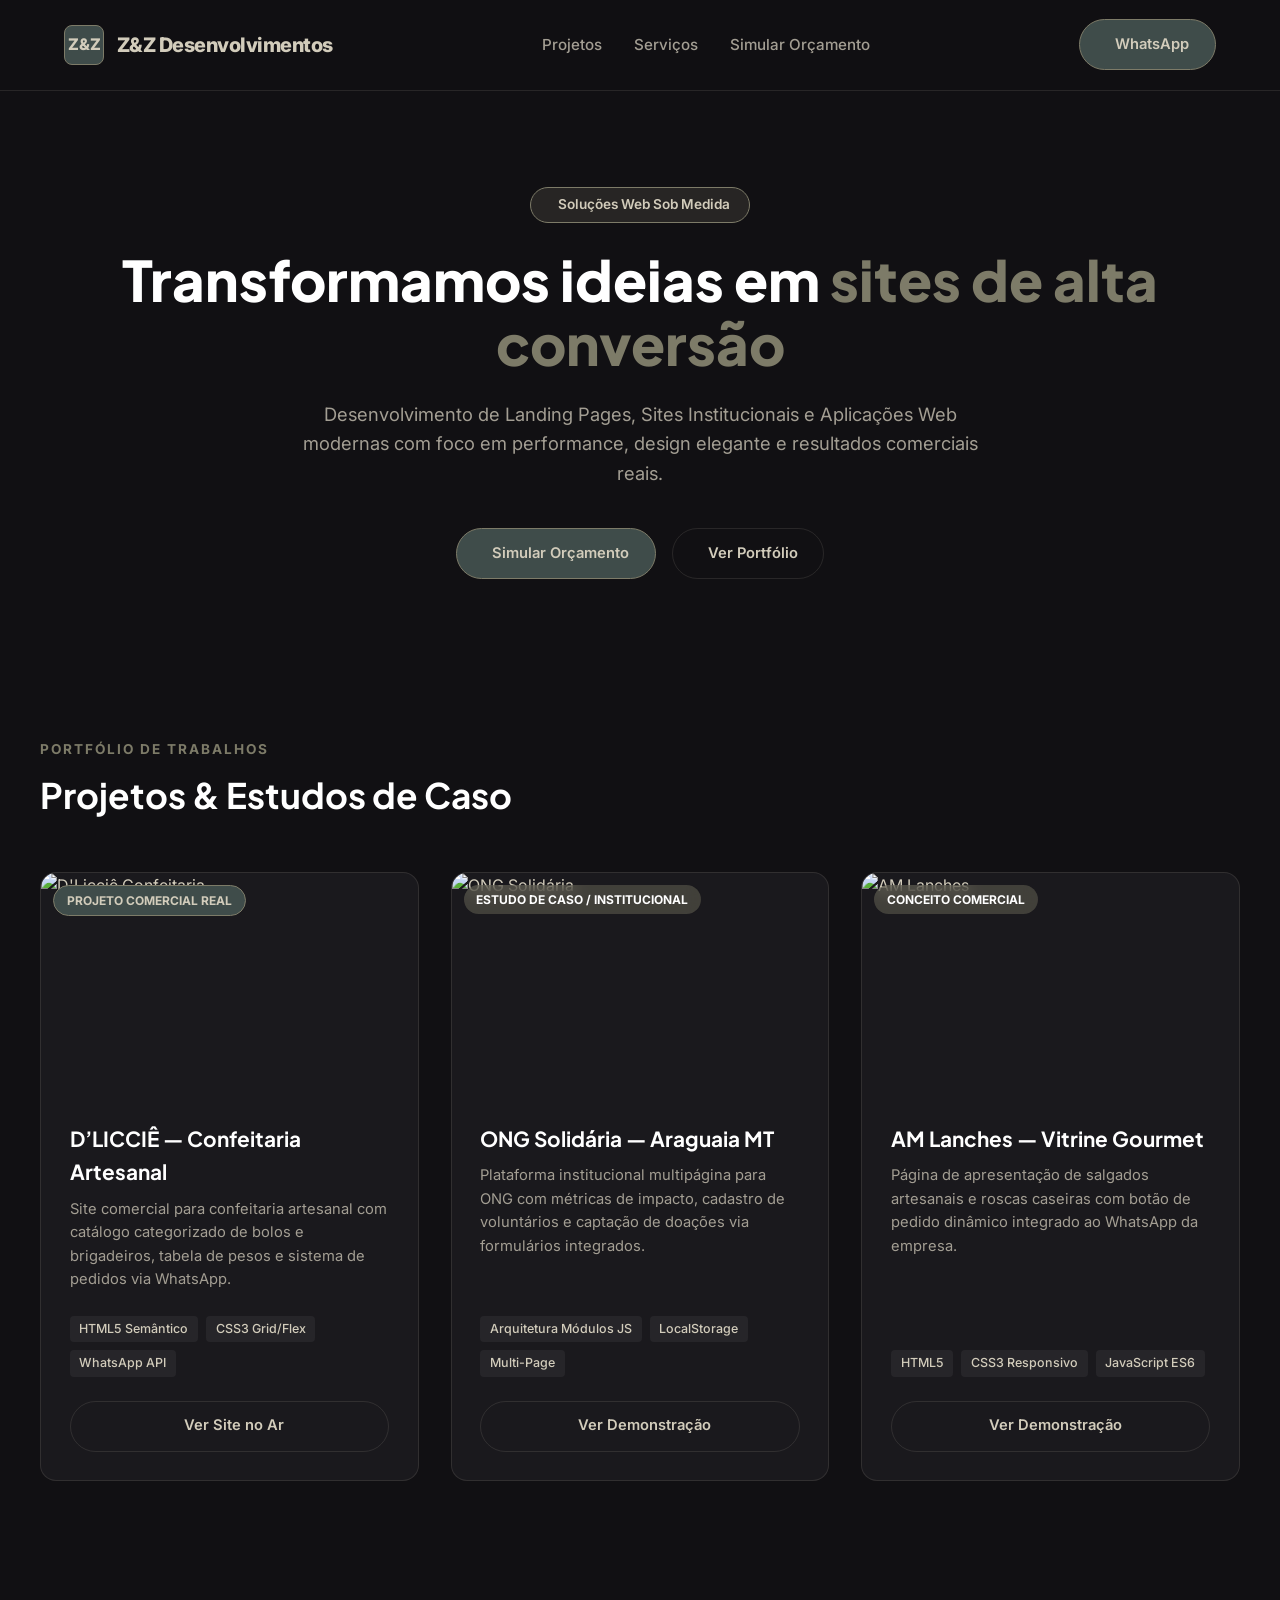
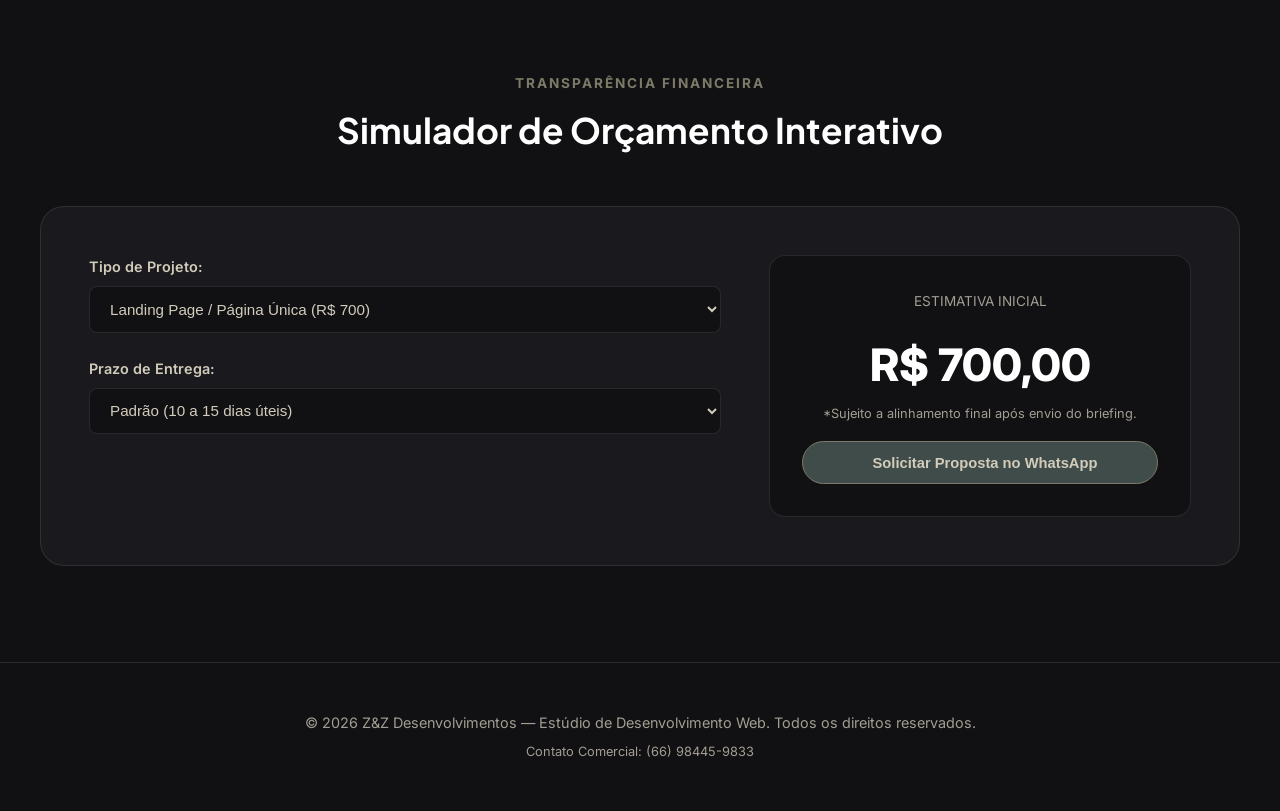
==== index.html @ 70e61f03 "Ajustando nome do index.html e links" ====
<!DOCTYPE html>
<html lang="pt-BR">
<head>
  <meta charset="UTF-8">
  <meta name="viewport" content="width=device-width, initial-scale=1.0">
  <title>Z&Z Desenvolvimentos — Estúdio de Desenvolvimento Web</title>
  
  <!-- Google Fonts: Inter + Plus Jakarta Sans -->
  <link rel="preconnect" href="https://fonts.googleapis.com">
  <link rel="preconnect" href="https://fonts.gstatic.com" crossorigin>
  <link href="https://fonts.googleapis.com/css2?family=Inter:wght@300;400;500;600;700&family=Plus+Jakarta+Sans:wght@600;700;800&display=swap" rel="stylesheet">
  
  <!-- Lucide Icons -->
  <script src="https://unpkg.com/lucide@latest"></script>

  <style>
    :root {
      --bg-dark: #111013;        /* Obsidiana */
      --card-dark: #1A191D;
      --slate-green: #3F4C4A;    /* Verde Grafite */
      --slate-hover: #2F3938;
      --khaki-taupe: #7D7B68;    /* Cáqui */
      --beige-platinum: #D2CCBB;/* Beige Claro */
      --text-muted: #A39E93;
      --border-dark: rgba(210, 204, 187, 0.12);
      --shadow-lg: 0 20px 40px rgba(0,0,0,0.4);
      --radius-sm: 8px;
      --radius-md: 16px;
      --radius-lg: 24px;
      --transition: all 0.3s cubic-bezier(0.16, 1, 0.3, 1);
    }

    * {
      margin: 0;
      padding: 0;
      box-sizing: border-box;
    }

    html {
      scroll-behavior: smooth;
    }

    body {
      font-family: 'Inter', sans-serif;
      background-color: var(--bg-dark);
      color: var(--beige-platinum);
      line-height: 1.6;
      overflow-x: hidden;
    }

    h1, h2, h3, h4, .brand-font {
      font-family: 'Plus Jakarta Sans', sans-serif;
    }

    .container {
      max-width: 1200px;
      margin: 0 auto;
      padding: 0 1.5rem;
    }

    /* === NAVBAR === */
    .navbar {
      position: sticky;
      top: 0;
      z-index: 1000;
      background: rgba(17, 16, 19, 0.9);
      backdrop-filter: blur(12px);
      border-bottom: 1px solid var(--border-dark);
      padding: 1.2rem 0;
    }

    .nav-container {
      display: flex;
      align-items: center;
      justify-content: space-between;
    }

    .brand-logo {
      display: flex;
      align-items: center;
      gap: 0.8rem;
      text-decoration: none;
    }

    .brand-icon {
      width: 40px;
      height: 40px;
      background: var(--slate-green);
      color: var(--beige-platinum);
      border-radius: var(--radius-sm);
      display: flex;
      align-items: center;
      justify-content: center;
      font-weight: 800;
      border: 1px solid var(--khaki-taupe);
    }

    .brand-name {
      font-size: 1.25rem;
      font-weight: 800;
      color: var(--beige-platinum);
      letter-spacing: -0.5px;
    }

    .nav-links {
      display: flex;
      gap: 2rem;
      list-style: none;
    }

    .nav-link {
      text-decoration: none;
      color: var(--text-muted);
      font-weight: 500;
      font-size: 0.95rem;
      transition: var(--transition);
    }

    .nav-link:hover {
      color: var(--beige-platinum);
    }

    /* === BUTTONS === */
    .btn {
      display: inline-flex;
      align-items: center;
      gap: 0.6rem;
      padding: 0.8rem 1.6rem;
      border-radius: 50px;
      font-weight: 600;
      font-size: 0.92rem;
      text-decoration: none;
      transition: var(--transition);
      cursor: pointer;
      border: none;
    }

    .btn-primary {
      background-color: var(--slate-green);
      color: var(--beige-platinum);
      border: 1px solid var(--khaki-taupe);
    }

    .btn-primary:hover {
      background-color: var(--slate-hover);
      transform: translateY(-2px);
      box-shadow: 0 8px 20px rgba(63, 76, 74, 0.4);
    }

    .btn-outline {
      background-color: transparent;
      color: var(--beige-platinum);
      border: 1px solid var(--border-dark);
    }

    .btn-outline:hover {
      border-color: var(--khaki-taupe);
      background: rgba(210, 204, 187, 0.05);
    }

    /* === HERO SECTION === */
    .hero {
      padding: 6rem 0 4rem;
      text-align: center;
    }

    .hero-badge {
      display: inline-flex;
      align-items: center;
      gap: 0.5rem;
      background: rgba(125, 123, 104, 0.2);
      border: 1px solid var(--khaki-taupe);
      color: var(--beige-platinum);
      padding: 0.4rem 1.2rem;
      border-radius: 50px;
      font-size: 0.85rem;
      font-weight: 600;
      margin-bottom: 1.5rem;
    }

    .hero-title {
      font-size: 3.5rem;
      font-weight: 800;
      line-height: 1.15;
      margin-bottom: 1.5rem;
      color: #fff;
    }

    .hero-title span {
      color: var(--khaki-taupe);
    }

    .hero-subtitle {
      font-size: 1.15rem;
      color: var(--text-muted);
      max-width: 720px;
      margin: 0 auto 2.5rem;
    }

    /* === SEÇÃO PROJETOS === */
    .section-padding {
      padding: 6rem 0;
    }

    .section-header {
      margin-bottom: 3rem;
      display: flex;
      justify-content: space-between;
      align-items: flex-end;
      flex-wrap: wrap;
      gap: 1.5rem;
    }

    .section-tag {
      color: var(--khaki-taupe);
      font-size: 0.85rem;
      text-transform: uppercase;
      font-weight: 700;
      letter-spacing: 2px;
      display: block;
      margin-bottom: 0.4rem;
    }

    .section-title {
      font-size: 2.2rem;
      color: #fff;
    }

    .projects-grid {
      display: grid;
      grid-template-columns: repeat(auto-fit, minmax(320px, 1fr));
      gap: 2rem;
    }

    .project-card {
      background: var(--card-dark);
      border: 1px solid var(--border-dark);
      border-radius: var(--radius-md);
      overflow: hidden;
      transition: var(--transition);
      display: flex;
      flex-direction: column;
    }

    .project-card:hover {
      transform: translateY(-8px);
      border-color: var(--khaki-taupe);
      box-shadow: var(--shadow-lg);
    }

    .project-img-box {
      height: 220px;
      overflow: hidden;
      position: relative;
    }

    .project-img-box img {
      width: 100%;
      height: 100%;
      object-fit: cover;
      transition: transform 0.5s ease;
    }

    .project-card:hover .project-img-box img {
      transform: scale(1.06);
    }

    .badge-status {
      position: absolute;
      top: 12px;
      left: 12px;
      padding: 0.3rem 0.8rem;
      border-radius: 50px;
      font-size: 0.75rem;
      font-weight: 700;
      text-transform: uppercase;
    }

    .badge-real {
      background-color: var(--slate-green);
      color: var(--beige-platinum);
      border: 1px solid var(--khaki-taupe);
    }

    .badge-dev {
      background-color: rgba(125, 123, 104, 0.4);
      color: #fff;
      backdrop-filter: blur(8px);
    }

    .project-content {
      padding: 1.8rem;
      display: flex;
      flex-direction: column;
      flex-grow: 1;
    }

    .project-title {
      font-size: 1.3rem;
      color: #fff;
      margin-bottom: 0.6rem;
    }

    .project-desc {
      color: var(--text-muted);
      font-size: 0.92rem;
      margin-bottom: 1.5rem;
      flex-grow: 1;
    }

    .tech-tags {
      display: flex;
      gap: 0.5rem;
      flex-wrap: wrap;
      margin-bottom: 1.5rem;
    }

    .tech-tag {
      background: rgba(255,255,255,0.05);
      color: var(--beige-platinum);
      padding: 0.2rem 0.6rem;
      border-radius: 4px;
      font-size: 0.78rem;
      font-weight: 500;
    }

    /* === SIMULADOR DE ORÇAMENTO === */
    .calculator-box {
      background: var(--card-dark);
      border: 1px solid var(--border-dark);
      border-radius: var(--radius-lg);
      padding: 3rem;
      margin-top: 2rem;
    }

    .calc-grid {
      display: grid;
      grid-template-columns: 1.2fr 0.8fr;
      gap: 3rem;
    }

    .form-group-calc {
      margin-bottom: 1.5rem;
    }

    .form-group-calc label {
      display: block;
      font-weight: 600;
      font-size: 0.9rem;
      margin-bottom: 0.5rem;
      color: var(--beige-platinum);
    }

    .select-calc {
      width: 100%;
      padding: 0.8rem 1rem;
      background: var(--bg-dark);
      border: 1px solid var(--border-dark);
      color: var(--beige-platinum);
      border-radius: var(--radius-sm);
      font-size: 0.95rem;
      outline: none;
    }

    .select-calc:focus {
      border-color: var(--khaki-taupe);
    }

    .result-box {
      background: var(--bg-dark);
      border: 1px solid var(--border-dark);
      border-radius: var(--radius-md);
      padding: 2rem;
      display: flex;
      flex-direction: column;
      justify-content: space-between;
      text-align: center;
    }

    .price-display {
      font-size: 2.8rem;
      font-weight: 800;
      color: #fff;
      margin: 1rem 0 0.2rem;
    }

    /* === FOOTER === */
    footer {
      border-top: 1px solid var(--border-dark);
      padding: 3rem 0;
      text-align: center;
      color: var(--text-muted);
      font-size: 0.9rem;
    }

    @media (max-width: 900px) {
      .calc-grid {
        grid-template-columns: 1fr;
      }
      .hero-title {
        font-size: 2.5rem;
      }
    }
  </style>
</head>
<body>

  <!-- NAVBAR -->
  <nav class="navbar">
    <div class="container nav-container">
      <a href="#" class="brand-logo">
        <div class="brand-icon">Z&Z</div>
        <span class="brand-name">Z&Z Desenvolvimentos</span>
      </a>

      <ul class="nav-links">
        <li><a href="#projetos" class="nav-link">Projetos</a></li>
        <li><a href="#servicos" class="nav-link">Serviços</a></li>
        <li><a href="#orcamento" class="nav-link">Simular Orçamento</a></li>
      </ul>

      <a href="https://wa.me/5566984459833" target="_blank" class="btn btn-primary">
        <i data-lucide="message-square"></i> WhatsApp
      </a>
    </div>
  </nav>

  <!-- HERO SECTION -->
  <header class="hero container">
    <div class="hero-badge">
      <i data-lucide="code-2" size="16"></i> Soluções Web Sob Medida
    </div>
    <h1 class="hero-title">Transformamos ideias em <span>sites de alta conversão</span></h1>
    <p class="hero-subtitle">Desenvolvimento de Landing Pages, Sites Institucionais e Aplicações Web modernas com foco em performance, design elegante e resultados comerciais reais.</p>
    <div style="display: flex; gap: 1rem; justify-content: center;">
      <a href="#orcamento" class="btn btn-primary"><i data-lucide="calculator"></i> Simular Orçamento</a>
      <a href="#projetos" class="btn btn-outline"><i data-lucide="folder-git-2"></i> Ver Portfólio</a>
    </div>
  </header>

  <!-- GALERIA DE PROJETOS -->
  <section id="projetos" class="section-padding container">
    <div class="section-header">
      <div>
        <span class="section-tag">Portfólio de Trabalhos</span>
        <h2 class="section-title">Projetos & Estudos de Caso</h2>
      </div>
    </div>

    <div class="projects-grid">
      
      <!-- Card 1: D'LICCIÊ (Projeto Comercial Real) -->
      <div class="project-card">
        <div class="project-img-box">
          <span class="badge-status badge-real">Projeto Comercial Real</span>
          <img src="https://images.unsplash.com/photo-1578985545062-69928b1d9587?auto=format&fit=crop&w=800&q=80" alt="D'Licciê Confeitaria">
        </div>
        <div class="project-content">
          <h3 class="project-title">D’LICCIÊ — Confeitaria Artesanal</h3>
          <p class="project-desc">Site comercial para confeitaria artesanal com catálogo categorizado de bolos e brigadeiros, tabela de pesos e sistema de pedidos via WhatsApp.</p>
          <div class="tech-tags">
            <span class="tech-tag">HTML5 Semântico</span>
            <span class="tech-tag">CSS3 Grid/Flex</span>
            <span class="tech-tag">WhatsApp API</span>
          </div>
          <a href="https://EmilyZ-0A.github.io/D-LICCIE/" target="_blank" class="btn btn-outline" style="width: 100%; justify-content: center;">
            <i data-lucide="external-link"></i> Ver Site no Ar
          </a>
        </div>
      </div>

      <!-- Card 2: ONG SOLIDÁRIA (Projeto Institucional) -->
      <div class="project-card">
        <div class="project-img-box">
          <span class="badge-status badge-dev">Estudo de Caso / Institucional</span>
          <img src="https://images.unsplash.com/photo-1542601906990-b4d3fb778b09?auto=format&fit=crop&w=800&q=80" alt="ONG Solidária">
        </div>
        <div class="project-content">
          <h3 class="project-title">ONG Solidária — Araguaia MT</h3>
          <p class="project-desc">Plataforma institucional multipágina para ONG com métricas de impacto, cadastro de voluntários e captação de doações via formulários integrados.</p>
          <div class="tech-tags">
            <span class="tech-tag">Arquitetura Módulos JS</span>
            <span class="tech-tag">LocalStorage</span>
            <span class="tech-tag">Multi-Page</span>
          </div>
          <a href="#" class="btn btn-outline" style="width: 100%; justify-content: center;">
            <i data-lucide="external-link"></i> Ver Demonstração
          </a>
        </div>
      </div>

      <!-- Card 3: AM LANCHES (Conceito Comercial) -->
      <div class="project-card">
        <div class="project-img-box">
          <span class="badge-status badge-dev">Conceito Comercial</span>
          <img src="https://images.unsplash.com/photo-1509440159596-0249088772ff?auto=format&fit=crop&w=800&q=80" alt="AM Lanches">
        </div>
        <div class="project-content">
          <h3 class="project-title">AM Lanches — Vitrine Gourmet</h3>
          <p class="project-desc">Página de apresentação de salgados artesanais e roscas caseiras com botão de pedido dinâmico integrado ao WhatsApp da empresa.</p>
          <div class="tech-tags">
            <span class="tech-tag">HTML5</span>
            <span class="tech-tag">CSS3 Responsivo</span>
            <span class="tech-tag">JavaScript ES6</span>
          </div>
          <a href="#" class="btn btn-outline" style="width: 100%; justify-content: center;">
            <i data-lucide="external-link"></i> Ver Demonstração
          </a>
        </div>
      </div>

    </div>
  </section>

  <!-- SIMULADOR DE ORÇAMENTO -->
  <section id="orcamento" class="section-padding container">
    <div class="section-header" style="text-align: center; justify-content: center;">
      <div>
        <span class="section-tag">Transparência Financeira</span>
        <h2 class="section-title">Simulador de Orçamento Interativo</h2>
      </div>
    </div>

    <div class="calculator-box">
      <div class="calc-grid">
        <div>
          <div class="form-group-calc">
            <label for="tipo-projeto">Tipo de Projeto:</label>
            <select id="tipo-projeto" class="select-calc" onchange="calcularOrcamento()">
              <option value="700">Landing Page / Página Única (R$ 700)</option>
              <option value="1500">Site Institucional Completo (R$ 1.500)</option>
              <option value="800">Redesign / Reformulação de Site (R$ 800)</option>
            </select>
          </div>

          <div class="form-group-calc">
            <label for="urgencia">Prazo de Entrega:</label>
            <select id="urgencia" class="select-calc" onchange="calcularOrcamento()">
              <option value="1">Padrão (10 a 15 dias úteis)</option>
              <option value="1.25">Urgente (+25% no valor total)</option>
            </select>
          </div>
        </div>

        <div class="result-box">
          <div>
            <span style="font-size: 0.85rem; color: var(--text-muted); text-transform: uppercase;">Estimativa Inicial</span>
            <div id="preco-estimado" class="price-display">R$ 700,00</div>
            <p style="font-size: 0.8rem; color: var(--text-muted);">*Sujeito a alinhamento final após envio do briefing.</p>
          </div>
          
          <button onclick="enviarSolicitacao()" class="btn btn-primary" style="width: 100%; justify-content: center; margin-top: 1rem;">
            <i data-lucide="send"></i> Solicitar Proposta no WhatsApp
          </button>
        </div>
      </div>
    </div>
  </section>

  <!-- RODAPÉ -->
  <footer>
    <div class="container">
      <p>&copy; 2026 Z&Z Desenvolvimentos — Estúdio de Desenvolvimento Web. Todos os direitos reservados.</p>
      <p style="margin-top: 0.5rem; font-size: 0.8rem;">Contato Comercial: (66) 98445-9833</p>
    </div>
  </footer>

  <script>
    lucide.createIcons();

    function calcularOrcamento() {
      const base = parseFloat(document.getElementById("tipo-projeto").value);
      const multiplicador = parseFloat(document.getElementById("urgencia").value);
      const total = base * multiplicador;

      document.getElementById("preco-estimado").innerText = `R$ ${total.toFixed(2).replace('.', ',')}`;
    }

    function enviarSolicitacao() {
      const preco = document.getElementById("preco-estimado").innerText;
      const selectProjeto = document.getElementById("tipo-projeto");
      const nomeProjeto = selectProjeto.options[selectProjeto.selectedIndex].text.split('(')[0].trim();
      
      const texto = `Olá Z&Z Desenvolvimentos! Gostaria de conversar sobre um orçamento para: *${nomeProjeto}* (Estimativa: ${preco}).`;
      const url = `https://wa.me/5566984459833?text=${encodeURIComponent(texto)}`;
      window.open(url, "_blank");
    }
  </script>
</body>
</html>
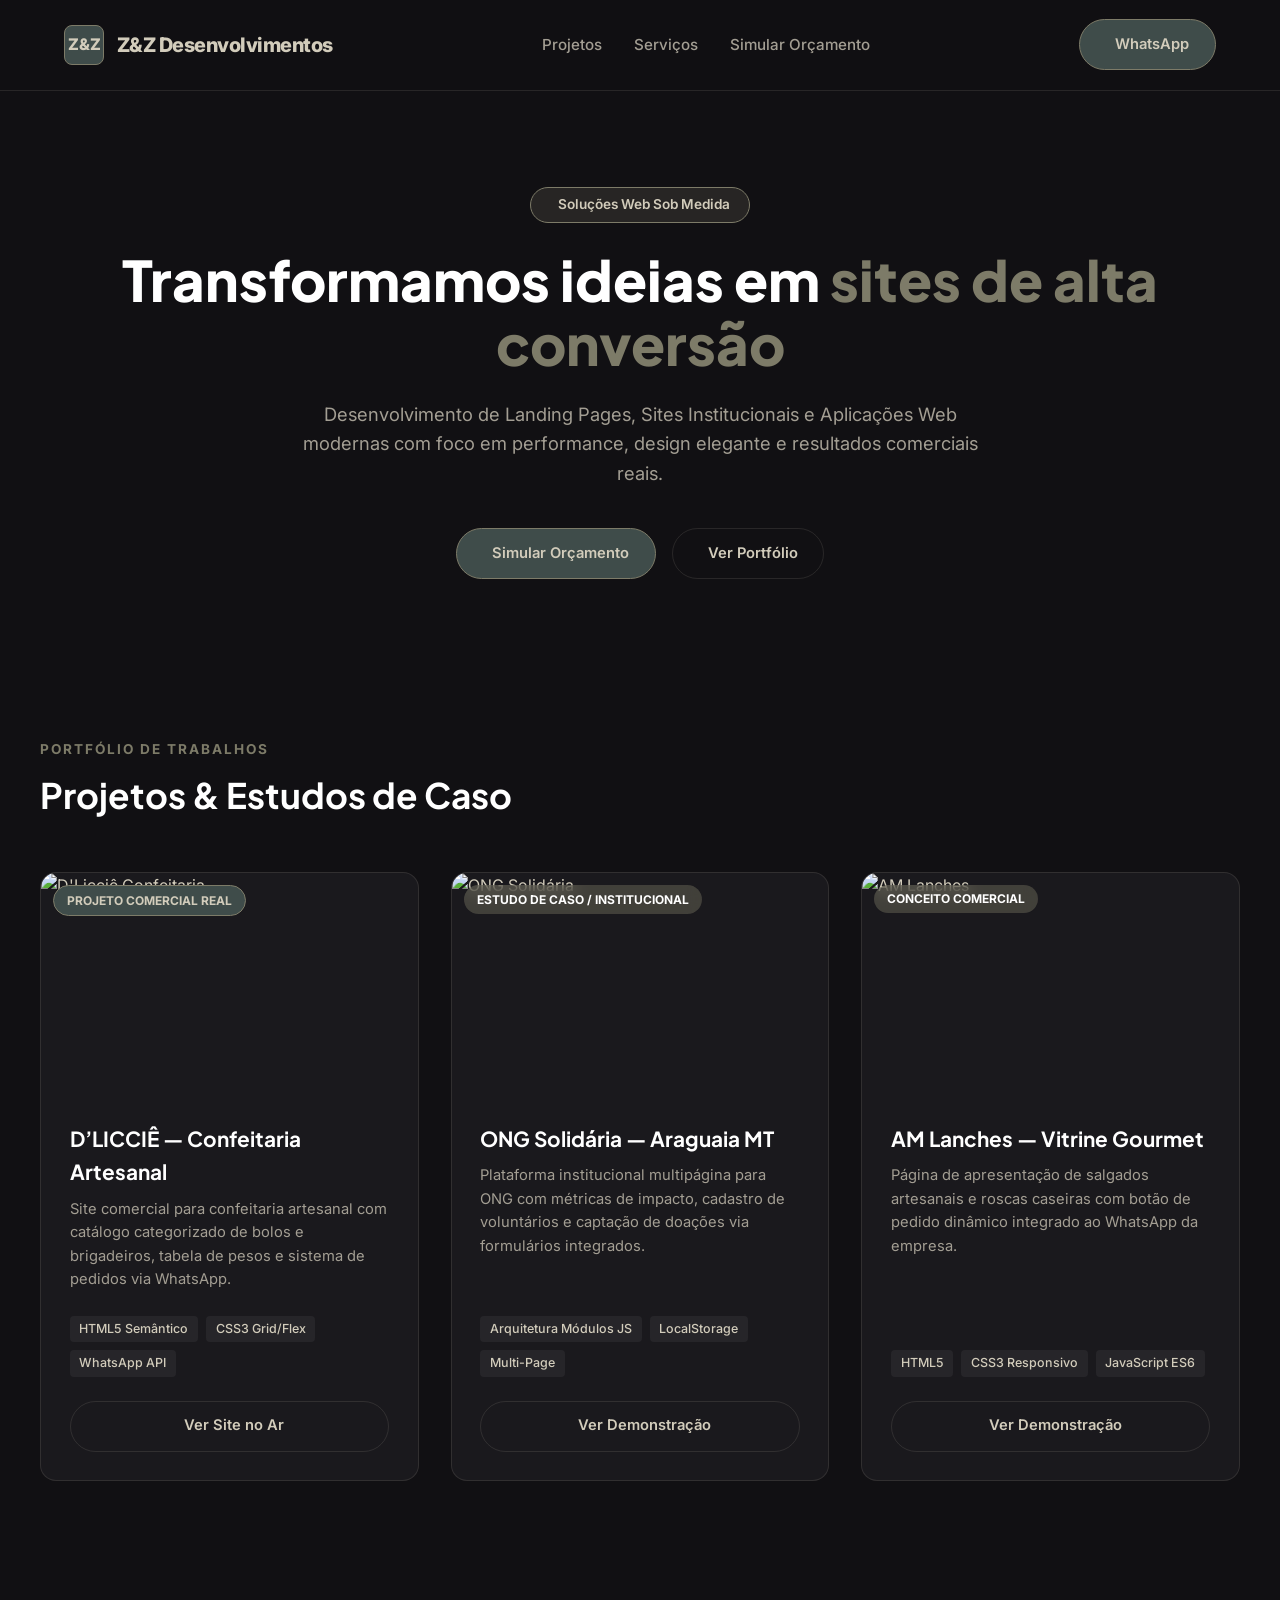
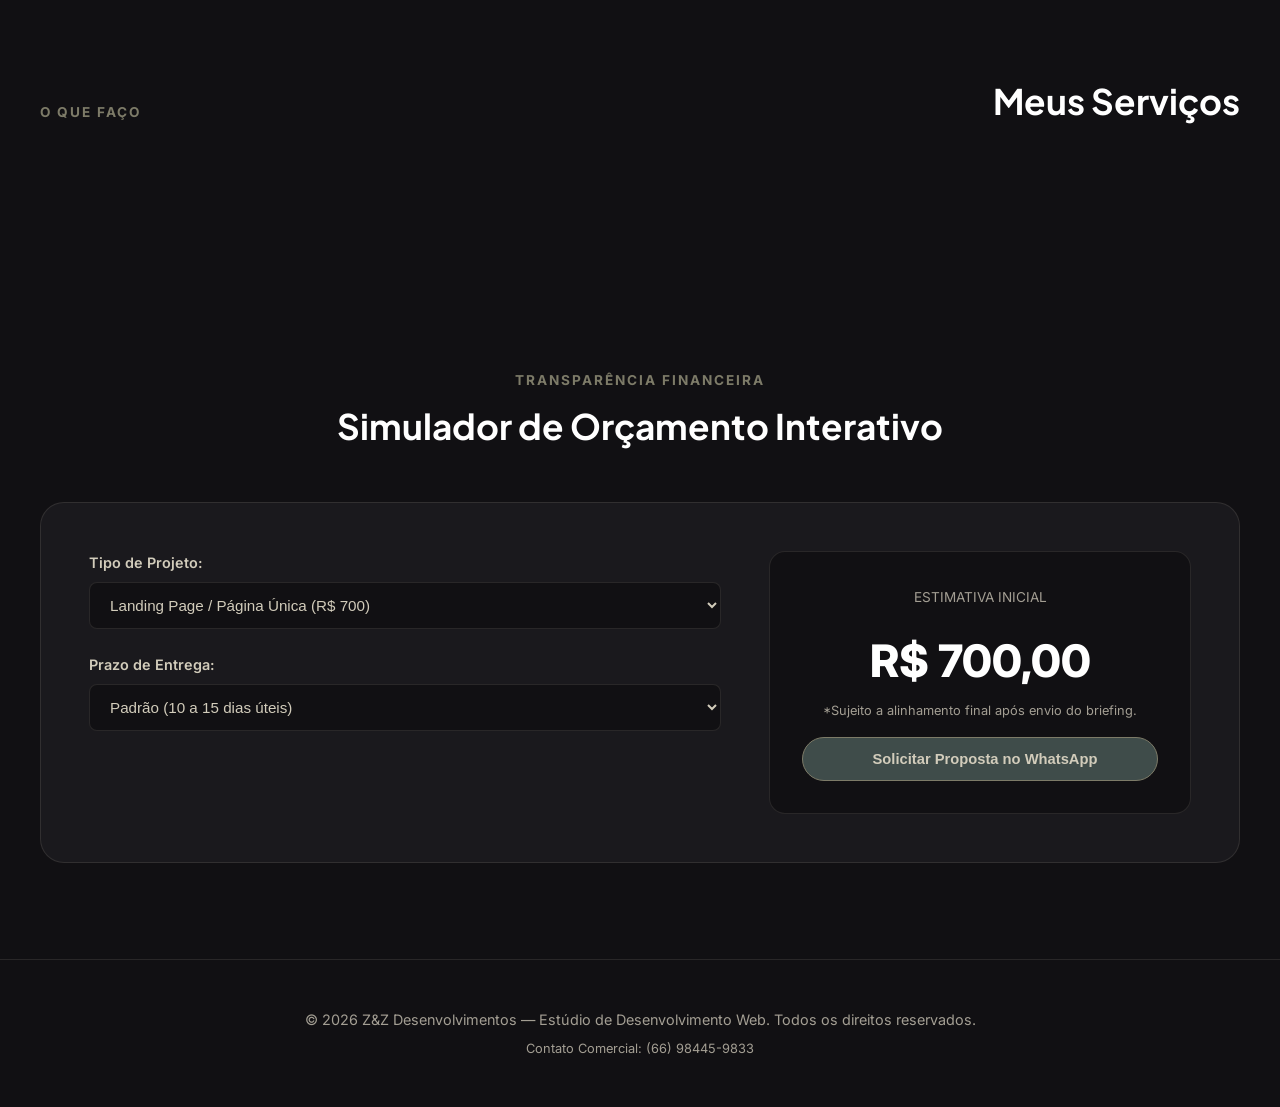
==== commit 6c4dfcc2: "Adiciona id servicos para navegacao do menu" ====
--- a/index.html
+++ b/index.html
@@ -508,9 +508,18 @@
           </a>
         </div>
       </div>
-
     </div>
   </section>
+
+  <!-- SECÇÃO DE SERVIÇOS -->
+<section id="servicos" class="section-padding container">
+  <div class="section-header">
+    <span class="section-tag">O que faço</span>
+    <h2 class="section-title">Meus Serviços</h2>
+  </div>
+
+  <!-- Conteúdo dos seus serviços (cards, ícones, textos, etc.) -->
+</section>
 
   <!-- SIMULADOR DE ORÇAMENTO -->
   <section id="orcamento" class="section-padding container">
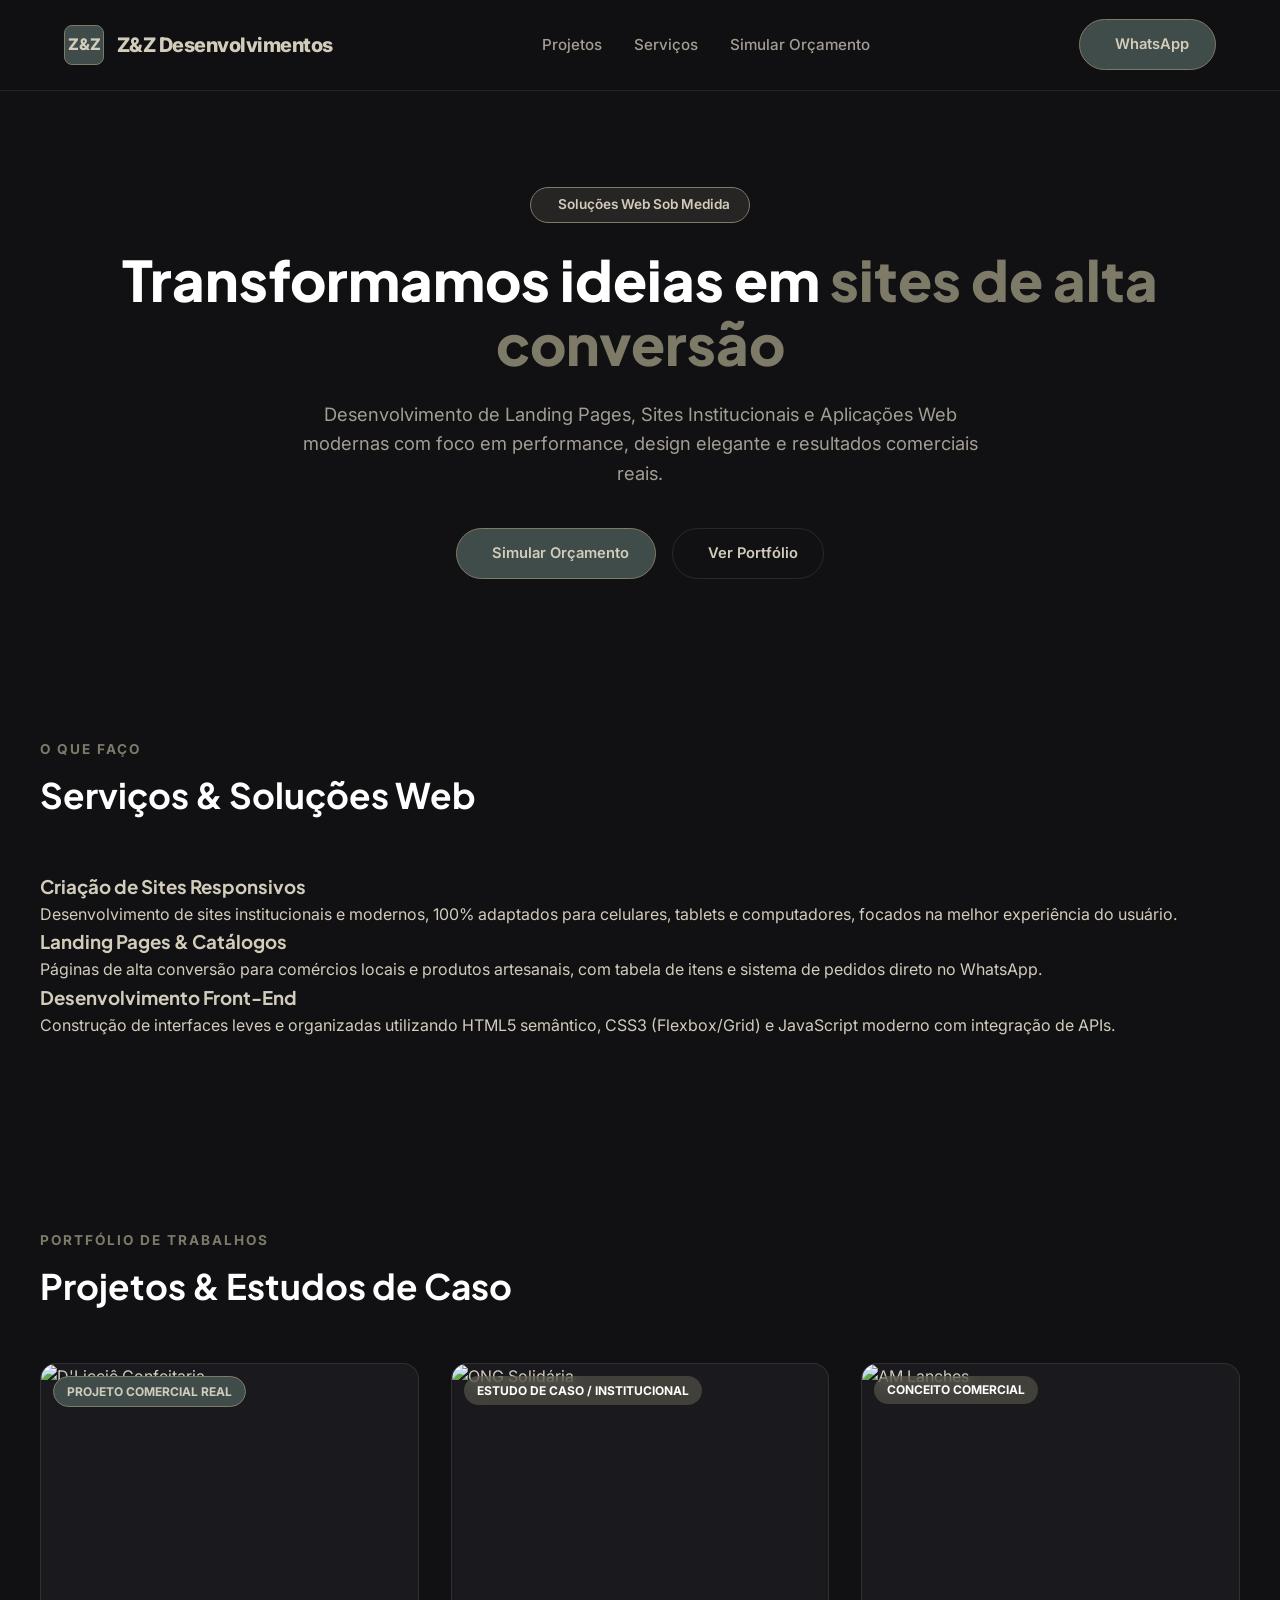
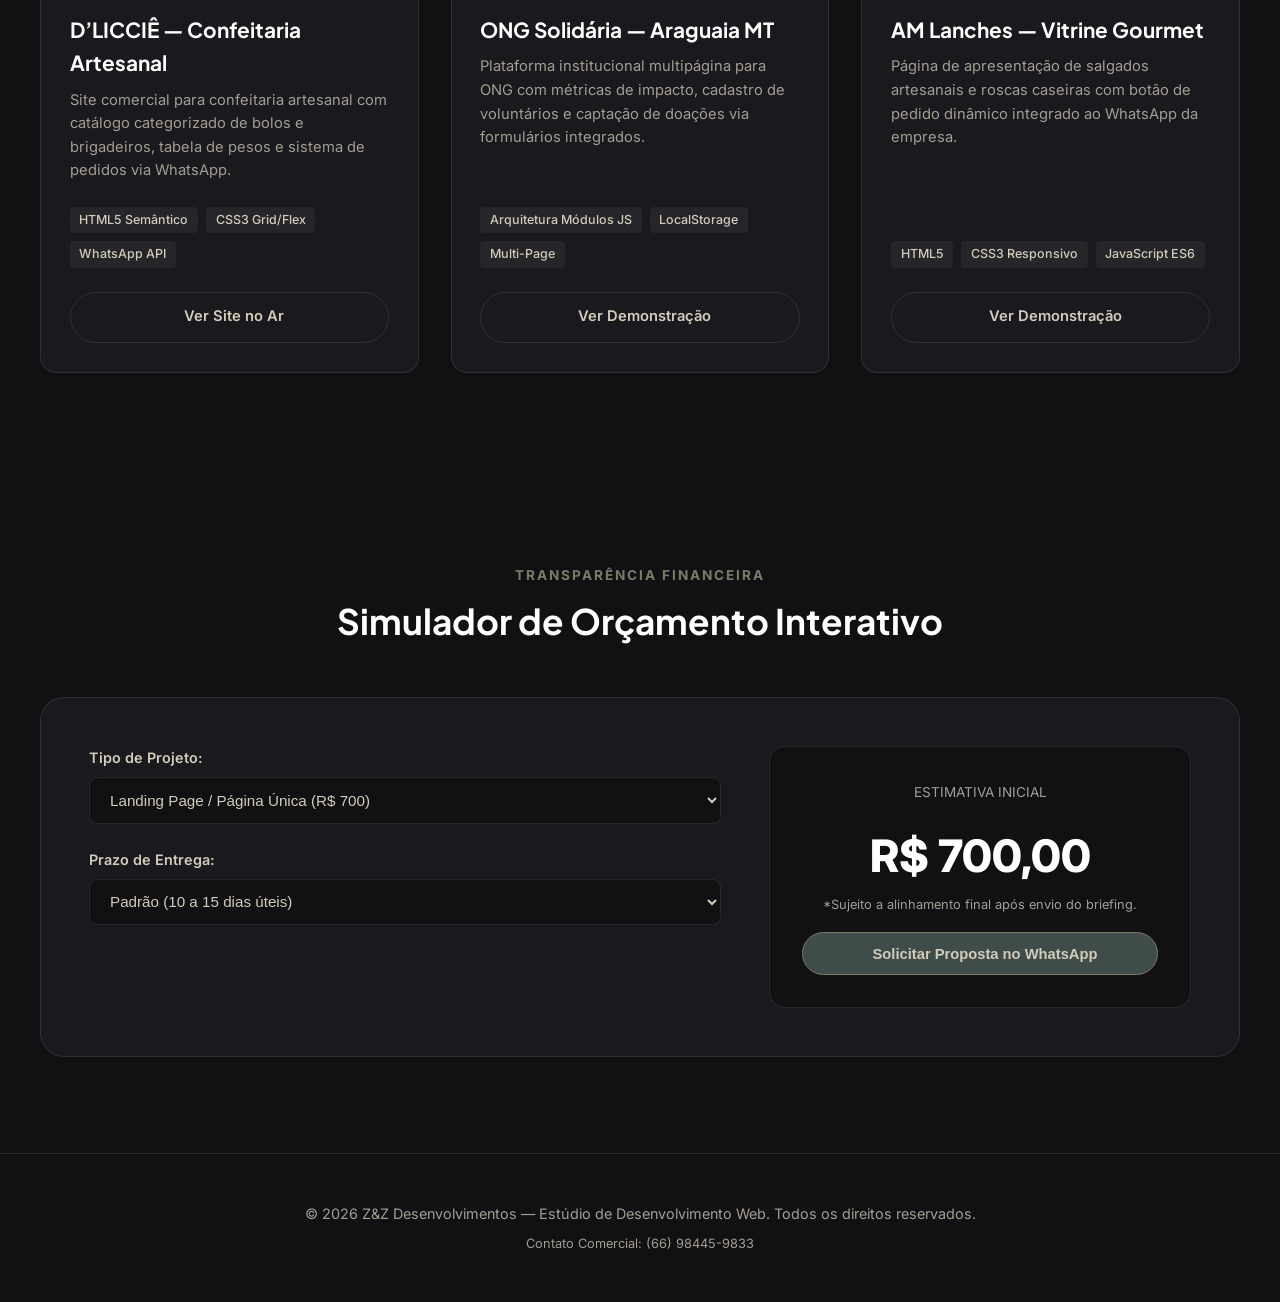
==== commit 54bd420b: "Adicionando estrutura e conteudo da secao de servicos" ====
--- a/index.html
+++ b/index.html
@@ -438,6 +438,46 @@
     </div>
   </header>
 
+  <!-- SEÇÃO DE SERVIÇOS -->
+  <section id="servicos" class="section-padding container">
+    <div class="section-header">
+      <div>
+        <span class="section-tag">O Que Faço</span>
+        <h2 class="section-title">Serviços & Soluções Web</h2>
+      </div>
+    </div>
+
+    <div class="services-grid">
+      
+      <!-- Serviço 1 -->
+      <div class="service-card">
+        <div class="service-icon">
+          <i data-lucide="layout"></i>
+        </div>
+        <h3 class="service-title">Criação de Sites Responsivos</h3>
+        <p class="service-desc">Desenvolvimento de sites institucionais e modernos, 100% adaptados para celulares, tablets e computadores, focados na melhor experiência do usuário.</p>
+      </div>
+
+      <!-- Serviço 2 -->
+      <div class="service-card">
+        <div class="service-icon">
+          <i data-lucide="shopping-bag"></i>
+        </div>
+        <h3 class="service-title">Landing Pages & Catálogos</h3>
+        <p class="service-desc">Páginas de alta conversão para comércios locais e produtos artesanais, com tabela de itens e sistema de pedidos direto no WhatsApp.</p>
+      </div>
+
+      <!-- Serviço 3 -->
+      <div class="service-card">
+        <div class="service-icon">
+          <i data-lucide="code-2"></i>
+        </div>
+        <h3 class="service-title">Desenvolvimento Front-End</h3>
+        <p class="service-desc">Construção de interfaces leves e organizadas utilizando HTML5 semântico, CSS3 (Flexbox/Grid) e JavaScript moderno com integração de APIs.</p>
+      </div>
+    </div>
+  </section>
+
   <!-- GALERIA DE PROJETOS -->
   <section id="projetos" class="section-padding container">
     <div class="section-header">
@@ -511,16 +551,7 @@
     </div>
   </section>
 
-  <!-- SECÇÃO DE SERVIÇOS -->
-<section id="servicos" class="section-padding container">
-  <div class="section-header">
-    <span class="section-tag">O que faço</span>
-    <h2 class="section-title">Meus Serviços</h2>
-  </div>
-
-  <!-- Conteúdo dos seus serviços (cards, ícones, textos, etc.) -->
-</section>
-
+  
   <!-- SIMULADOR DE ORÇAMENTO -->
   <section id="orcamento" class="section-padding container">
     <div class="section-header" style="text-align: center; justify-content: center;">
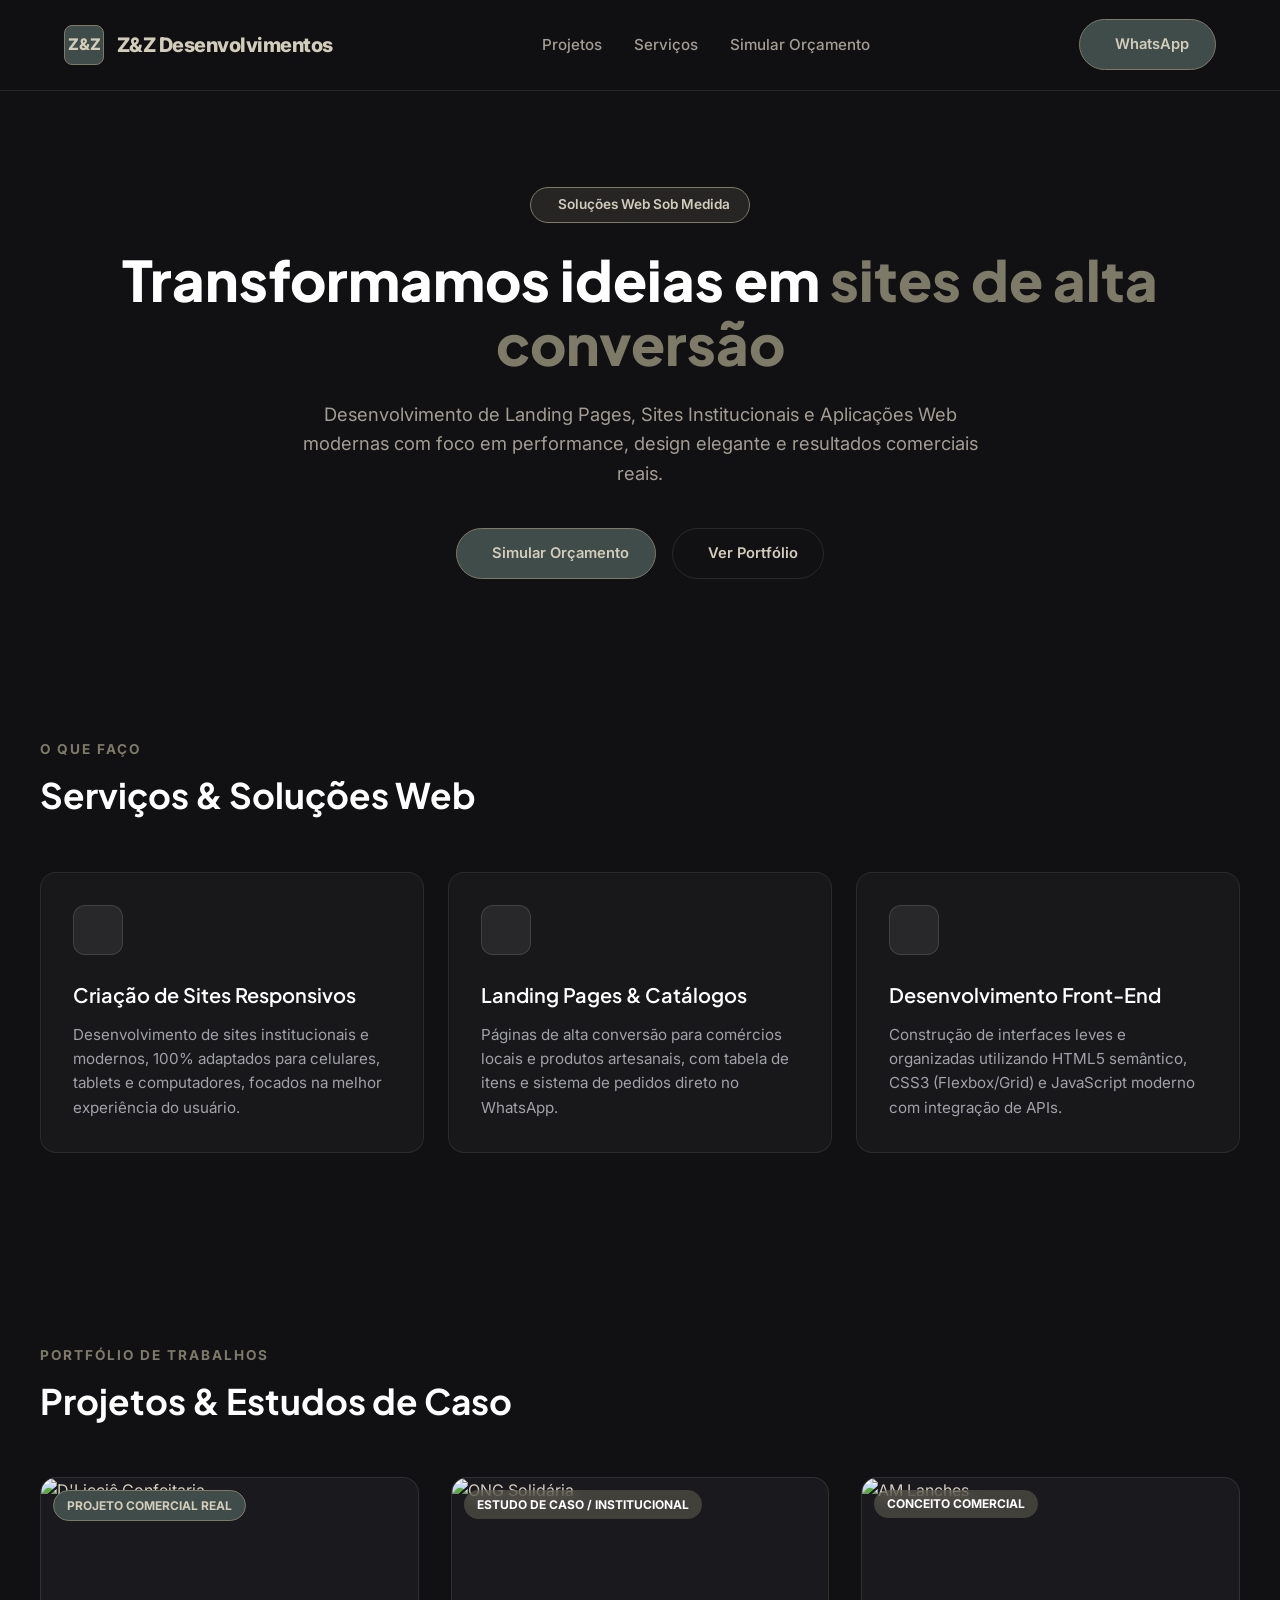
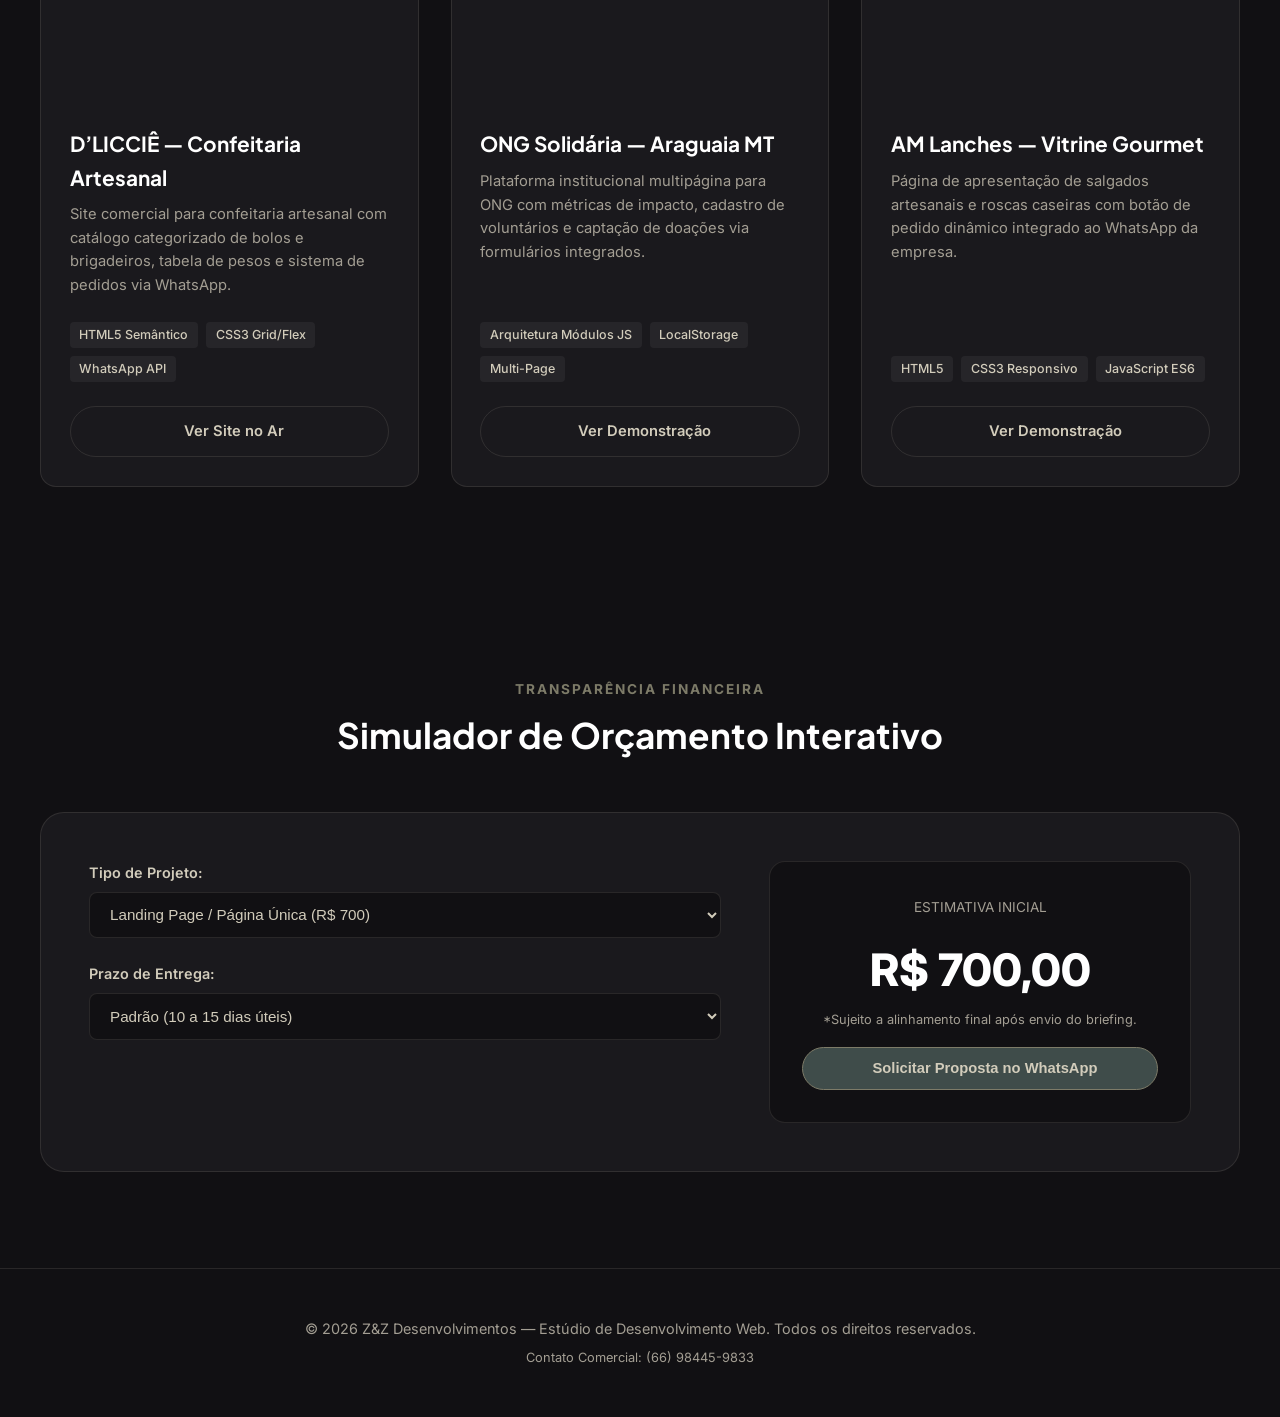
==== commit 04ecb96c: "Estilizando a secao de servicos com cards modernos" ====
--- a/index.html
+++ b/index.html
@@ -196,7 +196,68 @@
       max-width: 720px;
       margin: 0 auto 2.5rem;
     }
-
+    
+    /* --- SECÇÃO DE SERVIÇOS --- */
+.services-grid {
+  display: grid;
+  grid-template-columns: repeat(auto-fit, minmax(280px, 1fr));
+  gap: 1.5rem;
+  margin-top: 2.5rem;
+}
+
+.service-card {
+  background: rgba(255, 255, 255, 0.03);
+  border: 1px solid rgba(255, 255, 255, 0.08);
+  border-radius: 16px;
+  padding: 2rem;
+  transition: all 0.3s ease;
+  display: flex;
+  flex-direction: column;
+  position: relative;
+  overflow: hidden;
+}
+
+/* Efeito ao passar o rato por cima */
+.service-card:hover {
+  transform: translateY(-5px);
+  background: rgba(255, 255, 255, 0.05);
+  border-color: rgba(255, 255, 255, 0.25);
+  box-shadow: 0 12px 24px -10px rgba(0, 0, 0, 0.5);
+}
+
+/* Caixa destacada para o ícone */
+.service-icon {
+  width: 50px;
+  height: 50px;
+  background: rgba(255, 255, 255, 0.07);
+  border: 1px solid rgba(255, 255, 255, 0.12);
+  border-radius: 12px;
+  display: flex;
+  align-items: center;
+  justify-content: center;
+  margin-bottom: 1.5rem;
+  color: #fff;
+  transition: all 0.3s ease;
+}
+
+.service-card:hover .service-icon {
+  background: #fff;
+  color: #000;
+  border-color: #fff;
+}
+
+.service-title {
+  font-size: 1.25rem;
+  font-weight: 600;
+  color: #ffffff;
+  margin-bottom: 0.75rem;
+}
+
+.service-desc {
+  font-size: 0.95rem;
+  color: #a1a1aa;
+  line-height: 1.6;
+}
     /* === SEÇÃO PROJETOS === */
     .section-padding {
       padding: 6rem 0;
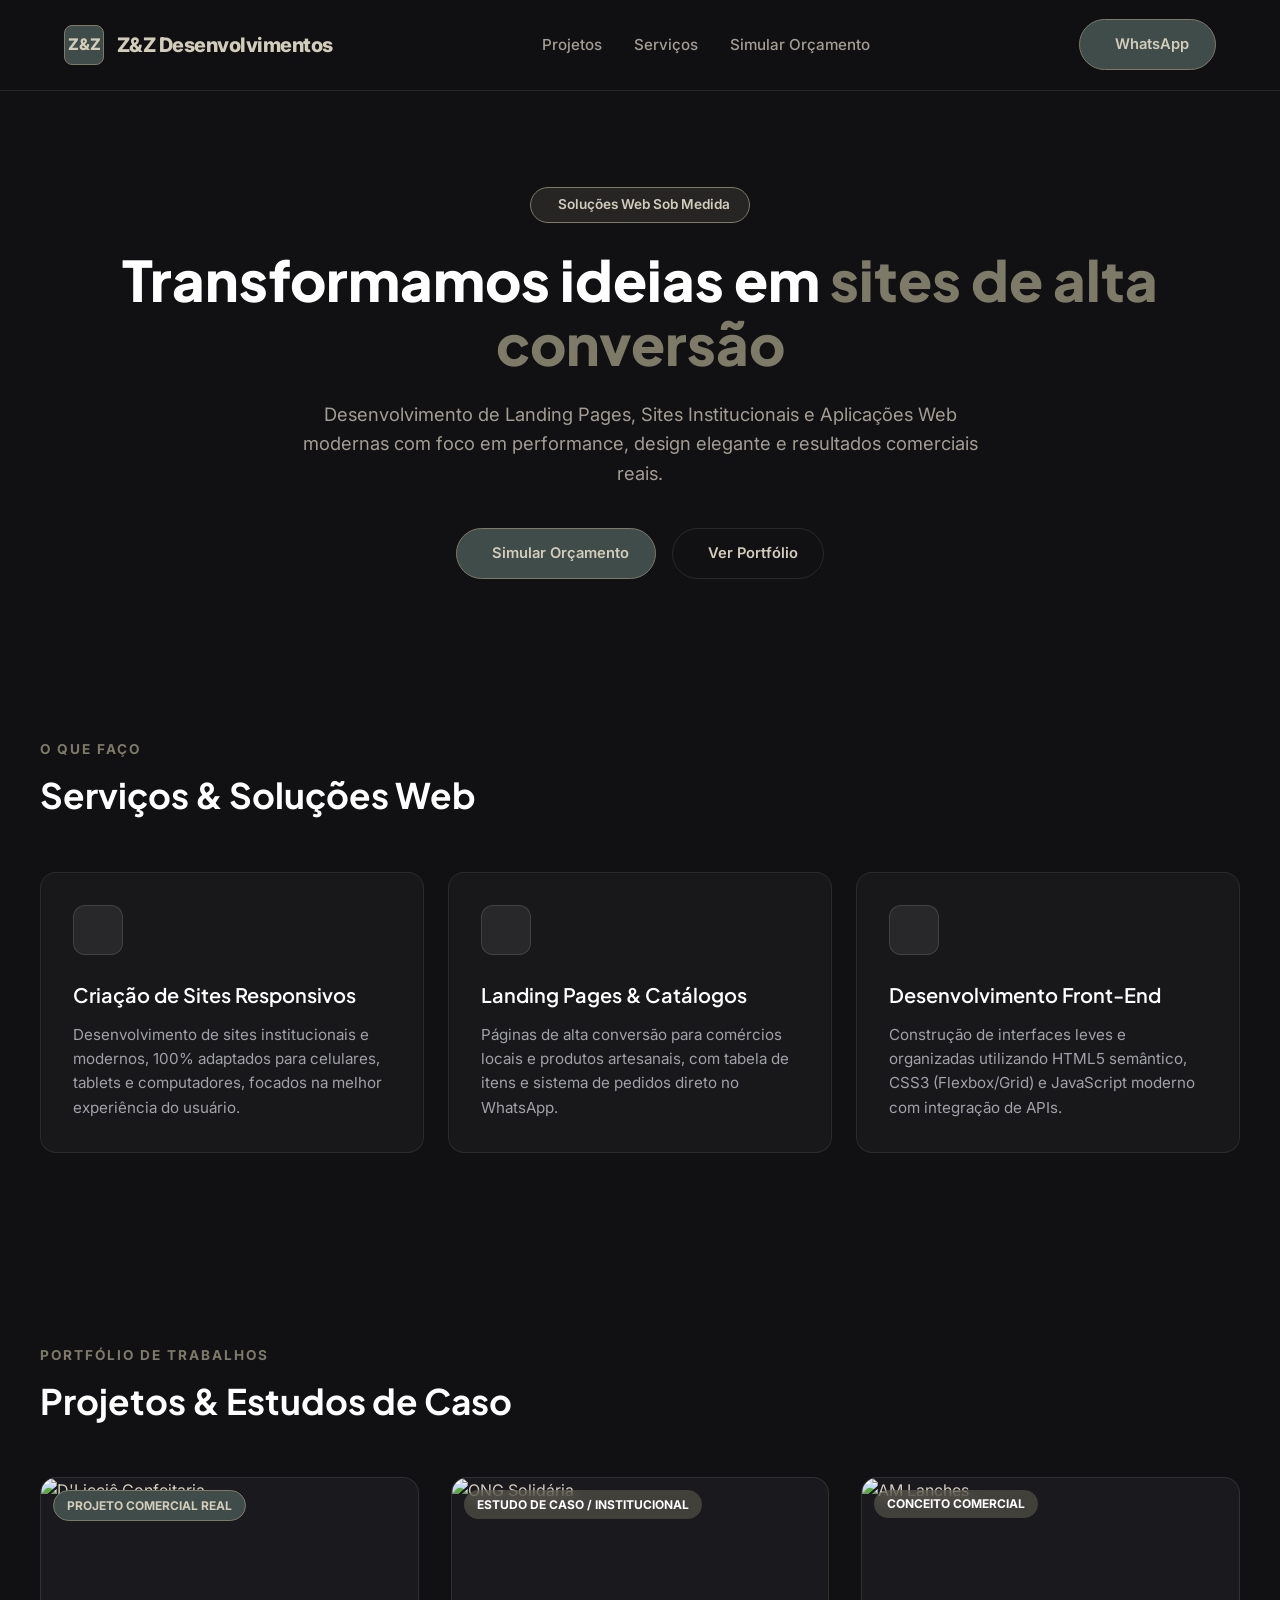
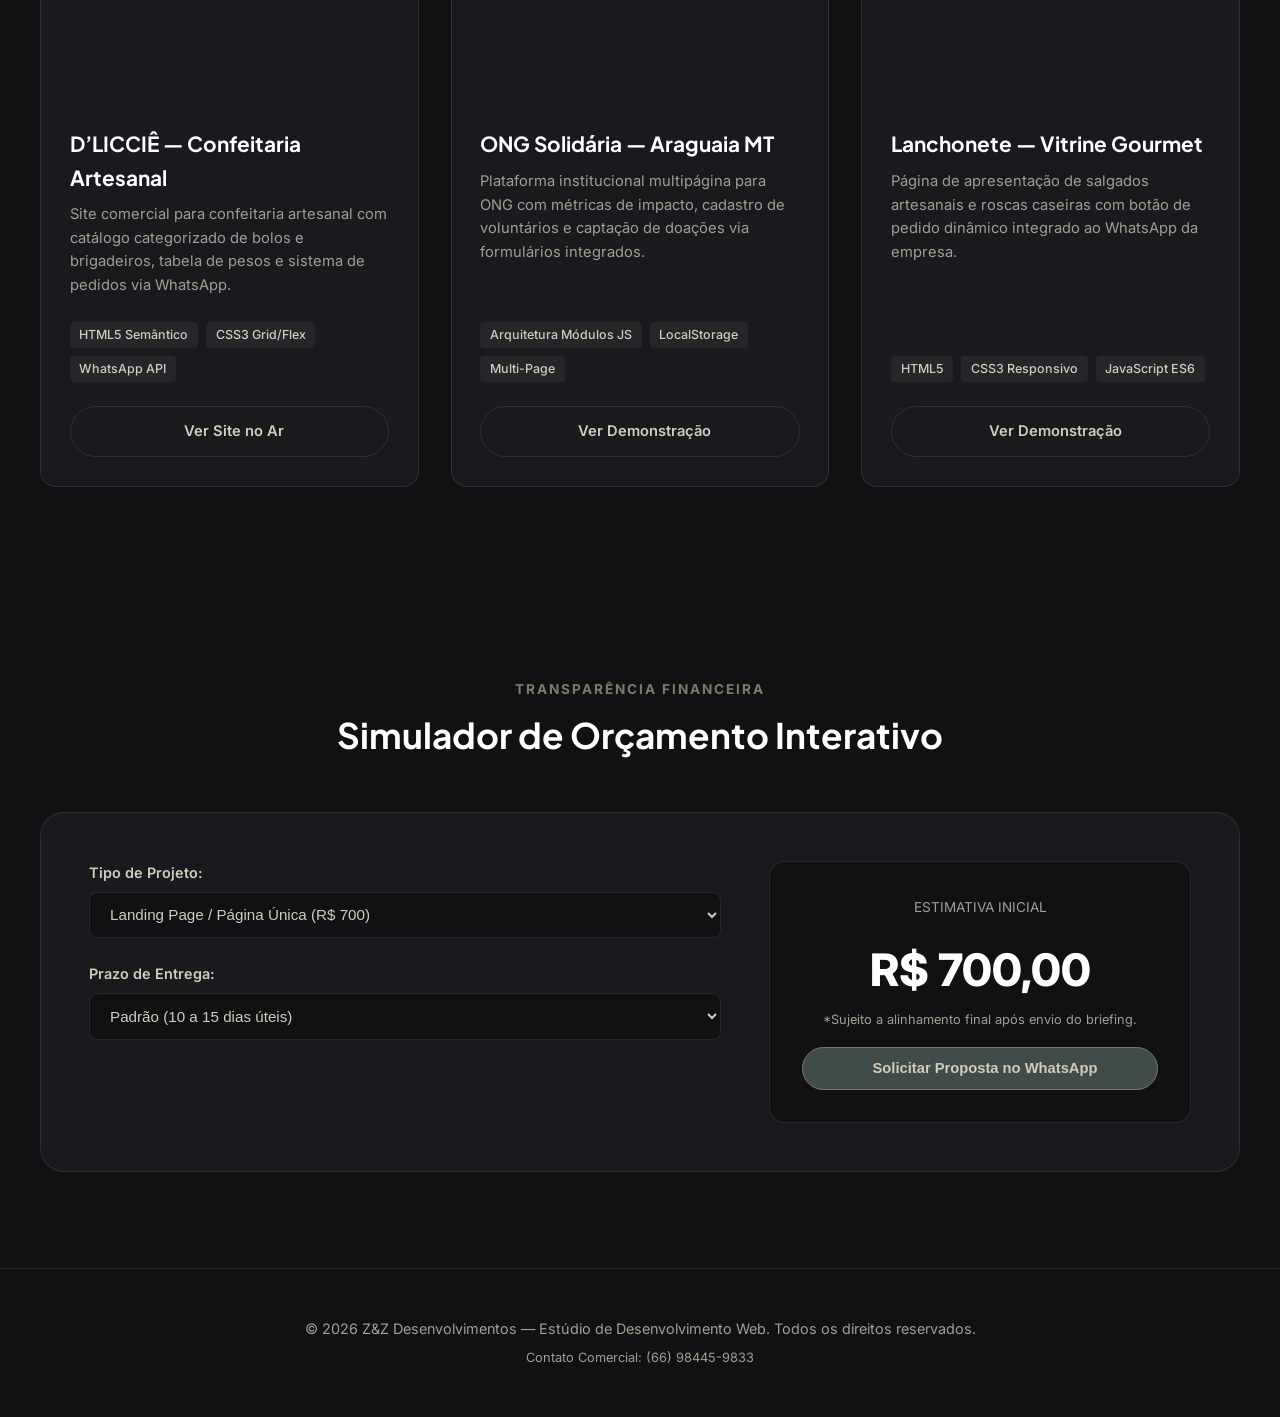
==== commit e00252d3: "Update project title from 'AM Lanches' to 'Lanchonete'" ====
--- a/index.html
+++ b/index.html
@@ -584,7 +584,7 @@
             <span class="tech-tag">LocalStorage</span>
             <span class="tech-tag">Multi-Page</span>
           </div>
-          <a href="#" class="btn btn-outline" style="width: 100%; justify-content: center;">
+          <a href="https://zzdesenvolvimentos.github.io/ong-solidaria/" target="_blank" class="btn btn-outline" style="width: 100%; justify-content: center;">
             <i data-lucide="external-link"></i> Ver Demonstração
           </a>
         </div>
@@ -597,14 +597,14 @@
           <img src="https://images.unsplash.com/photo-1509440159596-0249088772ff?auto=format&fit=crop&w=800&q=80" alt="AM Lanches">
         </div>
         <div class="project-content">
-          <h3 class="project-title">AM Lanches — Vitrine Gourmet</h3>
+          <h3 class="project-title">Lanchonete — Vitrine Gourmet</h3>
           <p class="project-desc">Página de apresentação de salgados artesanais e roscas caseiras com botão de pedido dinâmico integrado ao WhatsApp da empresa.</p>
           <div class="tech-tags">
             <span class="tech-tag">HTML5</span>
             <span class="tech-tag">CSS3 Responsivo</span>
             <span class="tech-tag">JavaScript ES6</span>
           </div>
-          <a href="#" class="btn btn-outline" style="width: 100%; justify-content: center;">
+          <a href="https://zzdesenvolvimentos.github.io/am-lanches/" target="_blank" class="btn btn-outline" style="width: 100%; justify-content: center;">
             <i data-lucide="external-link"></i> Ver Demonstração
           </a>
         </div>
@@ -688,4 +688,4 @@
     }
   </script>
 </body>
-</html>+</html>
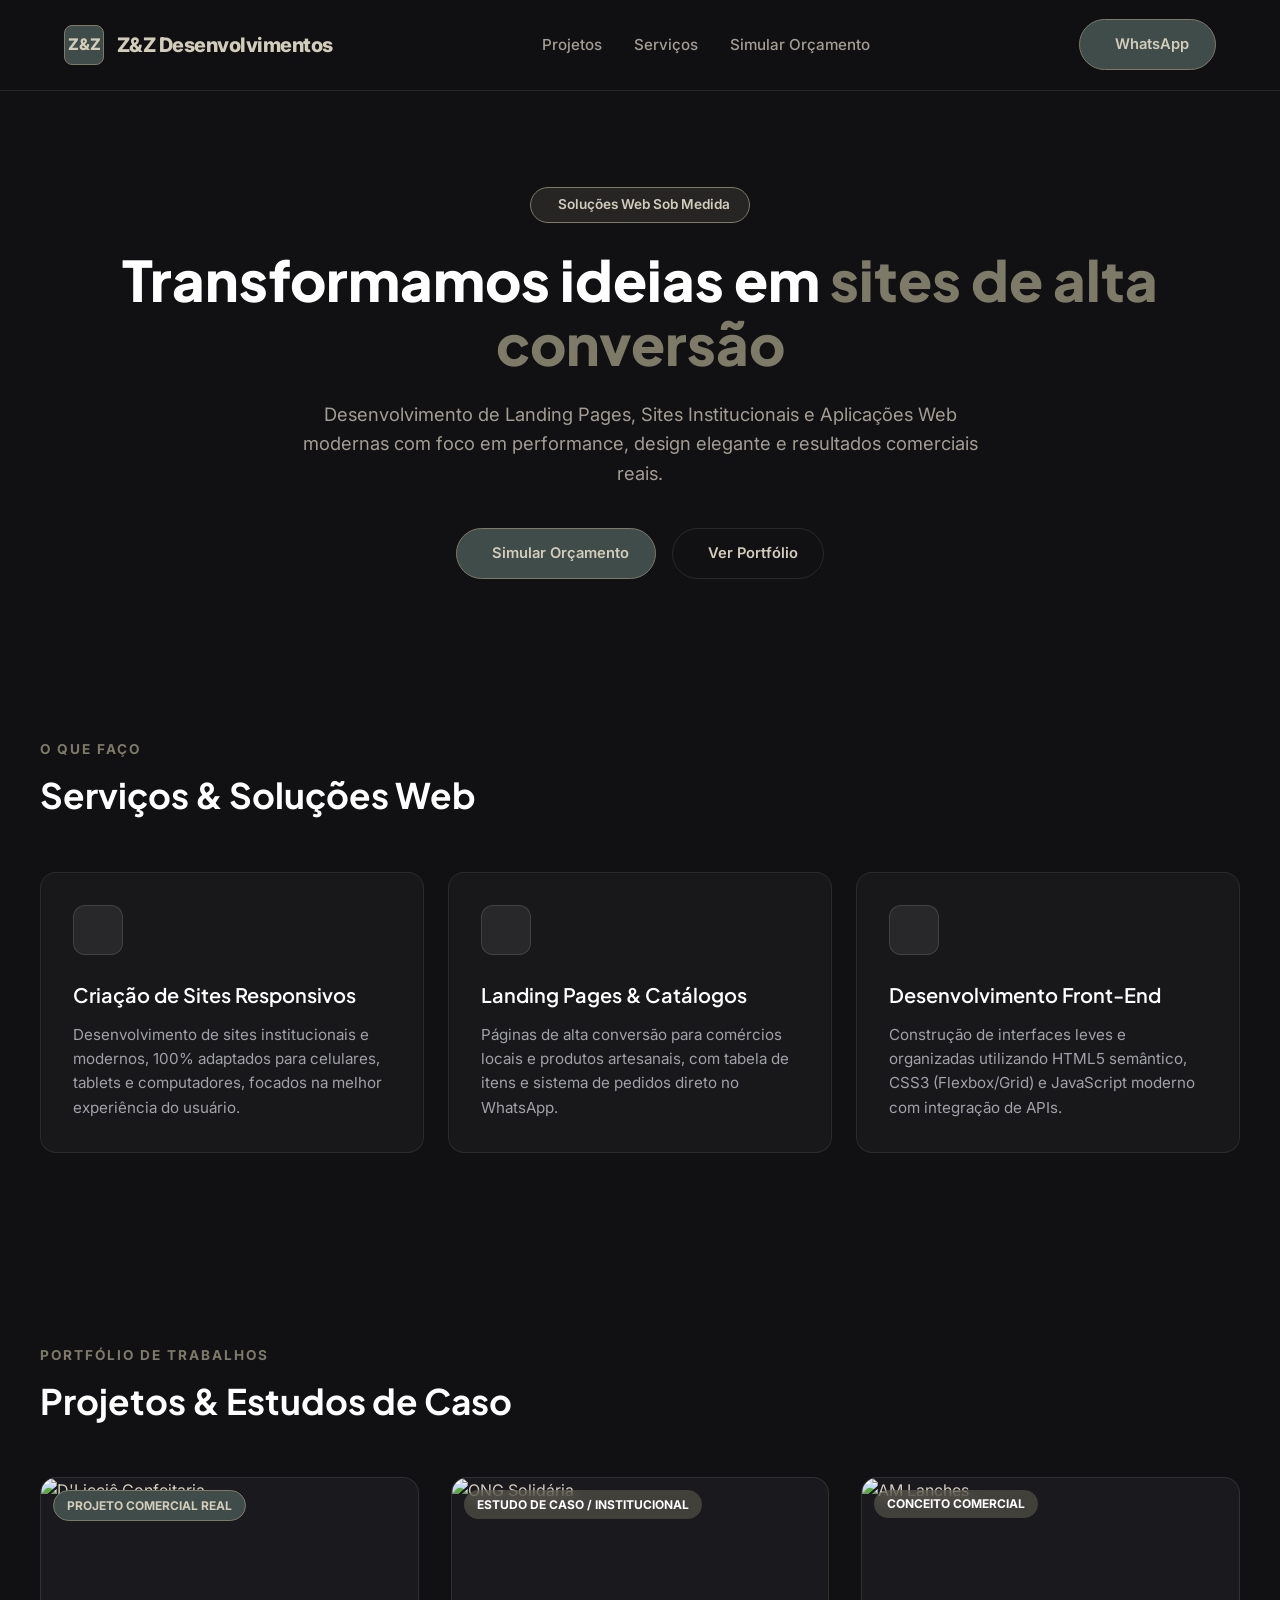
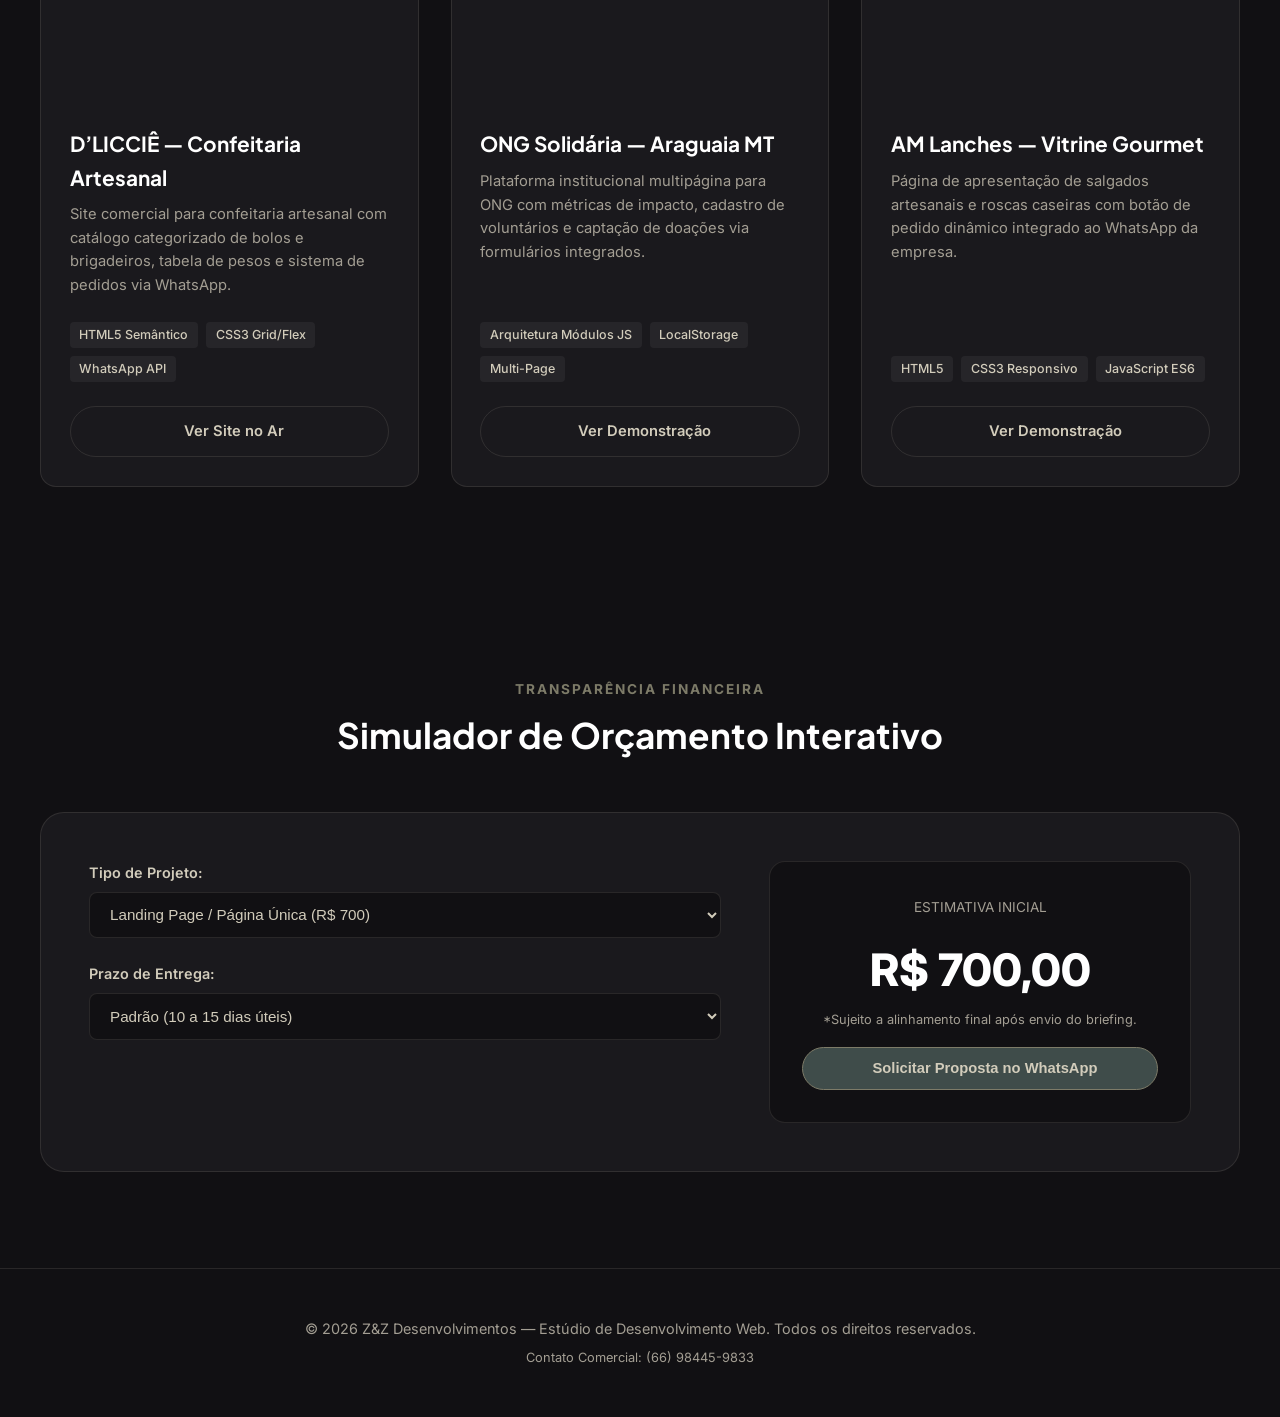
==== commit 07543bfa: "Update project title from 'Lanchonete' to 'AM Lanches'" ====
--- a/index.html
+++ b/index.html
@@ -597,7 +597,7 @@
           <img src="https://images.unsplash.com/photo-1509440159596-0249088772ff?auto=format&fit=crop&w=800&q=80" alt="AM Lanches">
         </div>
         <div class="project-content">
-          <h3 class="project-title">Lanchonete — Vitrine Gourmet</h3>
+          <h3 class="project-title">AM Lanches — Vitrine Gourmet</h3>
           <p class="project-desc">Página de apresentação de salgados artesanais e roscas caseiras com botão de pedido dinâmico integrado ao WhatsApp da empresa.</p>
           <div class="tech-tags">
             <span class="tech-tag">HTML5</span>
